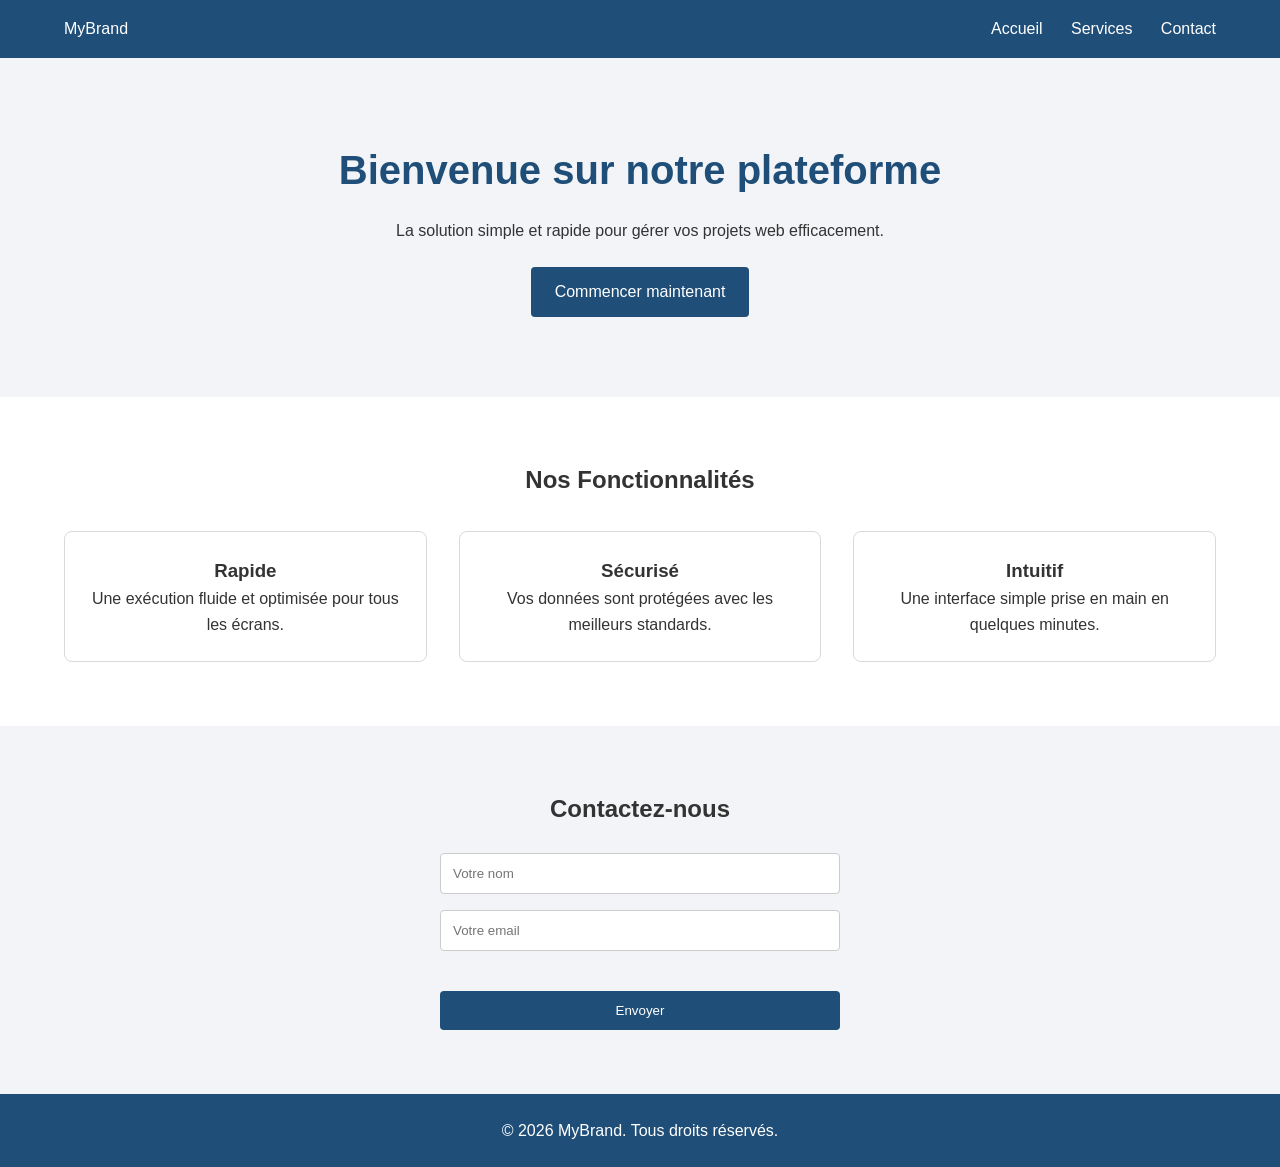
==== index.html @ 49e1e848 "docs: initial project setup with base html structure" ====
<!DOCTYPE html>
<html lang="fr">
<head>
  <meta charset="UTF-8">
  <meta name="viewport" content="width=device-width, initial-scale=1.0">
  <title>Landing Page Project</title>
  <style>
    * {
      margin: 0;
      padding: 0;
      box-sizing: border-box;
      font-family: 'Segoe UI', Tahoma, Geneva, Verdana, sans-serif;
    }

    body {
      color: #333;
      line-height: 1.6;
    }

    /* MA-02: Navbar */
    .navbar {
      display: flex;
      justify-content: space-between;
      align-items: center;
      padding: 1rem 5%;
      background-color: #1f4e78;
      color: #fff;
    }

    .navbar a {
      color: #fff;
      text-decoration: none;
      margin-left: 1.5rem;
    }

    /* MA-03: Hero Section */
    .hero {
      text-align: center;
      padding: 5rem 1rem;
      background-color: #f2f4f7;
    }

    .hero h1 {
      font-size: 2.5rem;
      margin-bottom: 1rem;
      color: #1f4e78;
    }

    .btn {
      display: inline-block;
      margin-top: 1.5rem;
      padding: 0.75rem 1.5rem;
      background-color: #1f4e78;
      color: #fff;
      text-decoration: none;
      border-radius: 4px;
      border: none;
      cursor: pointer;
    }

    /* MA-04: Features Section */
    .features {
      padding: 4rem 5%;
      text-align: center;
    }

    .cards-container {
      display: flex;
      justify-content: center;
      gap: 2rem;
      margin-top: 2rem;
      flex-wrap: wrap;
    }

    .card {
      flex: 1;
      min-width: 250px;
      padding: 1.5rem;
      border: 1px solid #d9d9d9;
      border-radius: 8px;
    }

    /* MA-06: Contact Form */
    .contact {
      padding: 4rem 5%;
      background-color: #f2f4f7;
      text-align: center;
    }

    .contact-form {
      max-width: 400px;
      margin: 1.5rem auto 0;
      display: flex;
      flex-direction: column;
      gap: 1rem;
    }

    .contact-form input {
      padding: 0.75rem;
      border: 1px solid #ccc;
      border-radius: 4px;
    }

    /* MA-07: Footer */
    footer {
      text-align: center;
      padding: 1.5rem;
      background-color: #1f4e78;
      color: #fff;
    }
  </style>
</head>
<body>

  <!-- MA-02: Header -->
  <header class="navbar">
    <div class="logo">MyBrand</div>
    <nav>
      <a href="#hero">Accueil</a>
      <a href="#features">Services</a>
      <a href="#contact">Contact</a>
    </nav>
  </header>

  <!-- MA-03: Hero Section -->
  <section id="hero" class="hero">
    <h1>Bienvenue sur notre plateforme</h1>
    <p>La solution simple et rapide pour gérer vos projets web efficacement.</p>
    <a href="#contact" class="btn">Commencer maintenant</a>
  </section>

  <!-- MA-04: Features Section -->
  <section id="features" class="features">
    <h2>Nos Fonctionnalités</h2>
    <div class="cards-container">
      <div class="card">
        <h3>Rapide</h3>
        <p>Une exécution fluide et optimisée pour tous les écrans.</p>
      </div>
      <div class="card">
        <h3>Sécurisé</h3>
        <p>Vos données sont protégées avec les meilleurs standards.</p>
      </div>
      <div class="card">
        <h3>Intuitif</h3>
        <p>Une interface simple prise en main en quelques minutes.</p>
      </div>
    </div>
  </section>

  <!-- MA-06: Contact Section -->
  <section id="contact" class="contact">
    <h2>Contactez-nous</h2>
    <form class="contact-form">
      <input type="text" placeholder="Votre nom" required>
      <input type="email" placeholder="Votre email" required>
      <button type="submit" class="btn">Envoyer</button>
    </form>
  </section>

  <!-- MA-07: Footer -->
  <footer>
    <p>&copy; 2026 MyBrand. Tous droits réservés.</p>
  </footer>

</body>
</html>
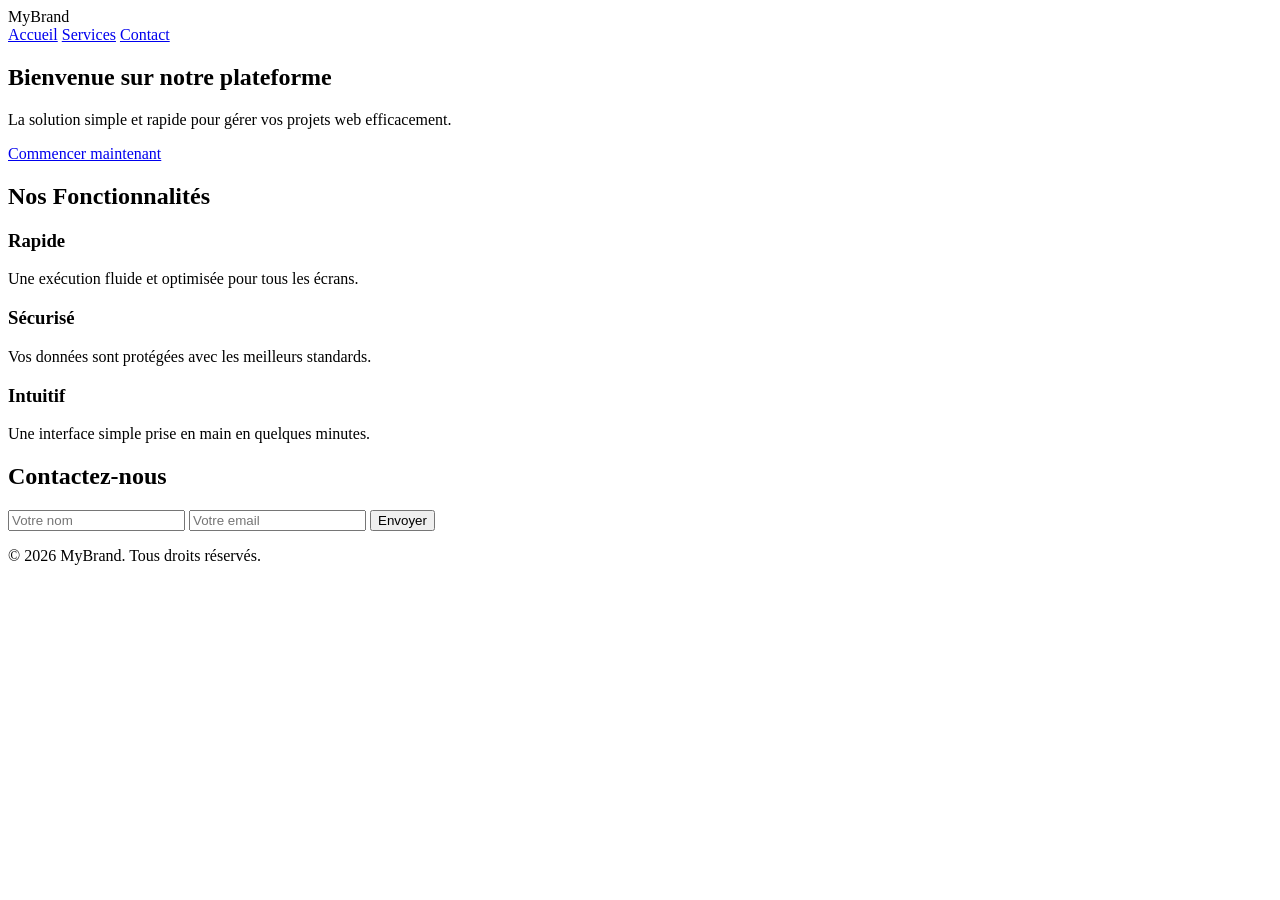
==== commit d0da462d: "apply brand styling and alignment for navbar" ====
--- a/index.html
+++ b/index.html
@@ -4,111 +4,7 @@
   <meta charset="UTF-8">
   <meta name="viewport" content="width=device-width, initial-scale=1.0">
   <title>Landing Page Project</title>
-  <style>
-    * {
-      margin: 0;
-      padding: 0;
-      box-sizing: border-box;
-      font-family: 'Segoe UI', Tahoma, Geneva, Verdana, sans-serif;
-    }
-
-    body {
-      color: #333;
-      line-height: 1.6;
-    }
-
-    /* MA-02: Navbar */
-    .navbar {
-      display: flex;
-      justify-content: space-between;
-      align-items: center;
-      padding: 1rem 5%;
-      background-color: #1f4e78;
-      color: #fff;
-    }
-
-    .navbar a {
-      color: #fff;
-      text-decoration: none;
-      margin-left: 1.5rem;
-    }
-
-    /* MA-03: Hero Section */
-    .hero {
-      text-align: center;
-      padding: 5rem 1rem;
-      background-color: #f2f4f7;
-    }
-
-    .hero h1 {
-      font-size: 2.5rem;
-      margin-bottom: 1rem;
-      color: #1f4e78;
-    }
-
-    .btn {
-      display: inline-block;
-      margin-top: 1.5rem;
-      padding: 0.75rem 1.5rem;
-      background-color: #1f4e78;
-      color: #fff;
-      text-decoration: none;
-      border-radius: 4px;
-      border: none;
-      cursor: pointer;
-    }
-
-    /* MA-04: Features Section */
-    .features {
-      padding: 4rem 5%;
-      text-align: center;
-    }
-
-    .cards-container {
-      display: flex;
-      justify-content: center;
-      gap: 2rem;
-      margin-top: 2rem;
-      flex-wrap: wrap;
-    }
-
-    .card {
-      flex: 1;
-      min-width: 250px;
-      padding: 1.5rem;
-      border: 1px solid #d9d9d9;
-      border-radius: 8px;
-    }
-
-    /* MA-06: Contact Form */
-    .contact {
-      padding: 4rem 5%;
-      background-color: #f2f4f7;
-      text-align: center;
-    }
-
-    .contact-form {
-      max-width: 400px;
-      margin: 1.5rem auto 0;
-      display: flex;
-      flex-direction: column;
-      gap: 1rem;
-    }
-
-    .contact-form input {
-      padding: 0.75rem;
-      border: 1px solid #ccc;
-      border-radius: 4px;
-    }
-
-    /* MA-07: Footer */
-    footer {
-      text-align: center;
-      padding: 1.5rem;
-      background-color: #1f4e78;
-      color: #fff;
-    }
-  </style>
+  
 </head>
 <body>
 
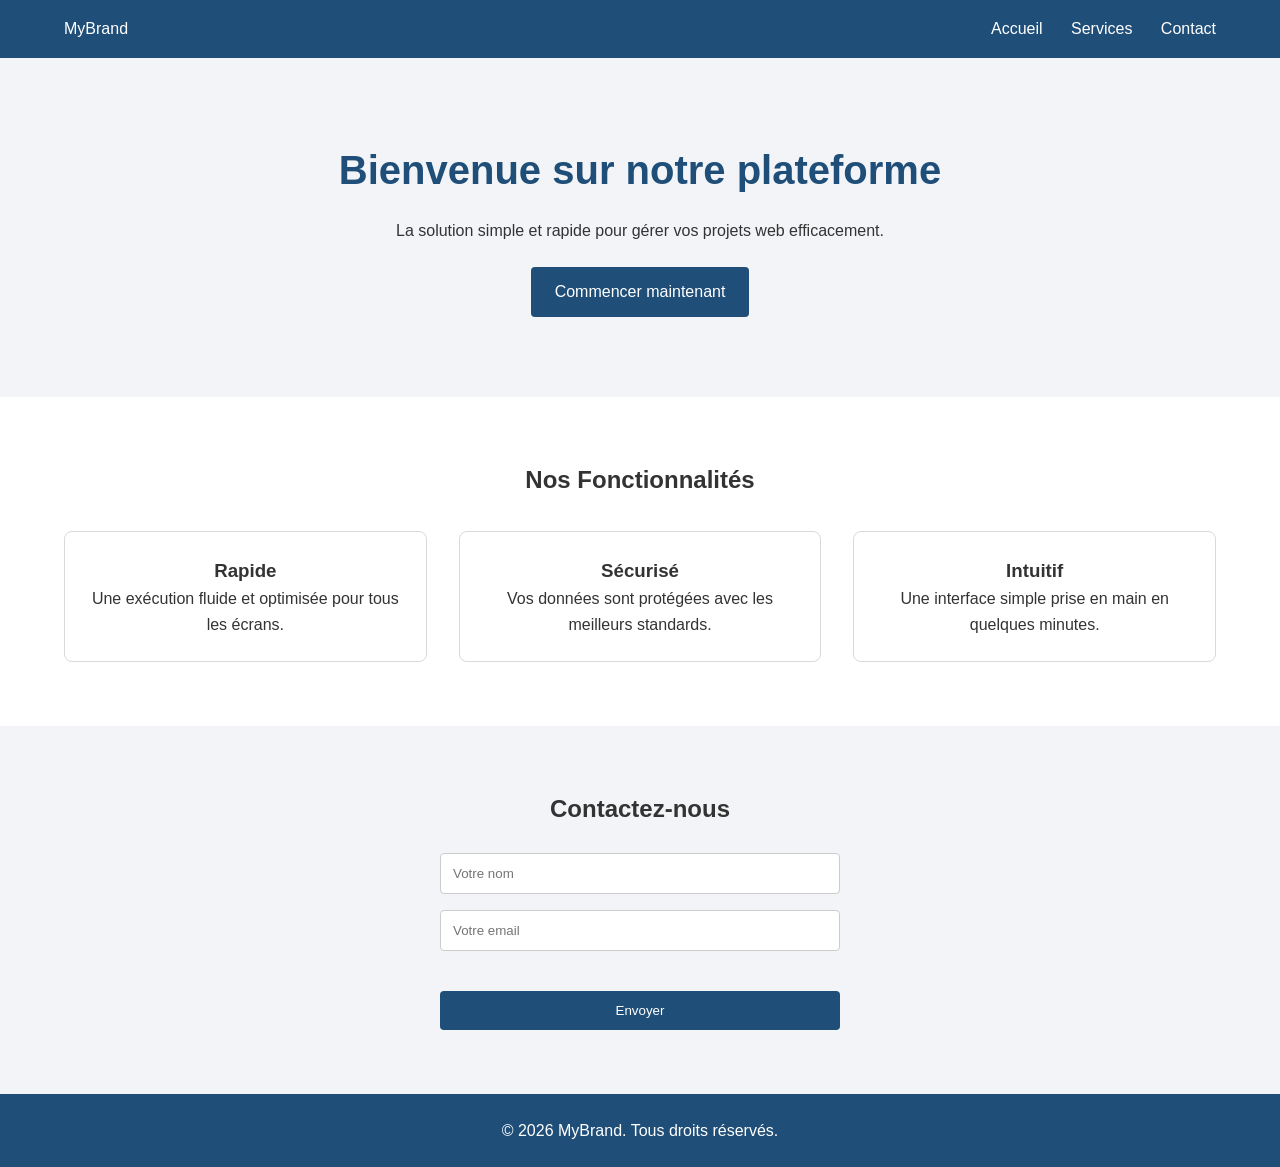
==== commit 788ee535: "apply brand styling and alignment for navbar" ====
--- a/index.html
+++ b/index.html
@@ -4,7 +4,7 @@
   <meta charset="UTF-8">
   <meta name="viewport" content="width=device-width, initial-scale=1.0">
   <title>Landing Page Project</title>
-  
+  <link rel="stylesheet" href="index.css">
 </head>
 <body>
 
--- a/index.css
+++ b/index.css
@@ -0,0 +1,103 @@
+*{
+      margin: 0;
+      padding: 0;
+      box-sizing: border-box;
+      font-family: 'Segoe UI', Tahoma, Geneva, Verdana, sans-serif;
+    }
+
+    body {
+      color: #333;
+      line-height: 1.6;
+    }
+
+    /* MA-02: Navbar */ 
+    .navbar {
+      display: flex;
+      justify-content: space-between;
+      align-items: center;
+      padding: 1rem 5%;
+      background-color: #1f4e78;
+      color: #fff;
+    }
+
+    .navbar a {
+      color: #fff;
+      text-decoration: none;
+      margin-left: 1.5rem;
+    }
+
+    /* MA-03: Hero Section */
+    .hero {
+      text-align: center;
+      padding: 5rem 1rem;
+      background-color: #f2f4f7;
+    }
+
+    .hero h1 {
+      font-size: 2.5rem;
+      margin-bottom: 1rem;
+      color: #1f4e78;
+    }
+
+    .btn {
+      display: inline-block;
+      margin-top: 1.5rem;
+      padding: 0.75rem 1.5rem;
+      background-color: #1f4e78;
+      color: #fff;
+      text-decoration: none;
+      border-radius: 4px;
+      border: none;
+      cursor: pointer;
+    }
+
+    /* MA-04: Features Section */
+    .features {
+      padding: 4rem 5%;
+      text-align: center;
+    }
+
+    .cards-container {
+      display: flex;
+      justify-content: center;
+      gap: 2rem;
+      margin-top: 2rem;
+      flex-wrap: wrap;
+    }
+
+    .card {
+      flex: 1;
+      min-width: 250px;
+      padding: 1.5rem;
+      border: 1px solid #d9d9d9;
+      border-radius: 8px;
+    }
+
+    /* MA-06: Contact Form */
+    .contact {
+      padding: 4rem 5%;
+      background-color: #f2f4f7;
+      text-align: center;
+    }
+
+    .contact-form {
+      max-width: 400px;
+      margin: 1.5rem auto 0;
+      display: flex;
+      flex-direction: column;
+      gap: 1rem;
+    }
+
+    .contact-form input {
+      padding: 0.75rem;
+      border: 1px solid #ccc;
+      border-radius: 4px;
+    }
+
+    /* MA-07: Footer */
+    footer {
+      text-align: center;
+      padding: 1.5rem;
+      background-color: #1f4e78;
+      color: #fff;
+    }
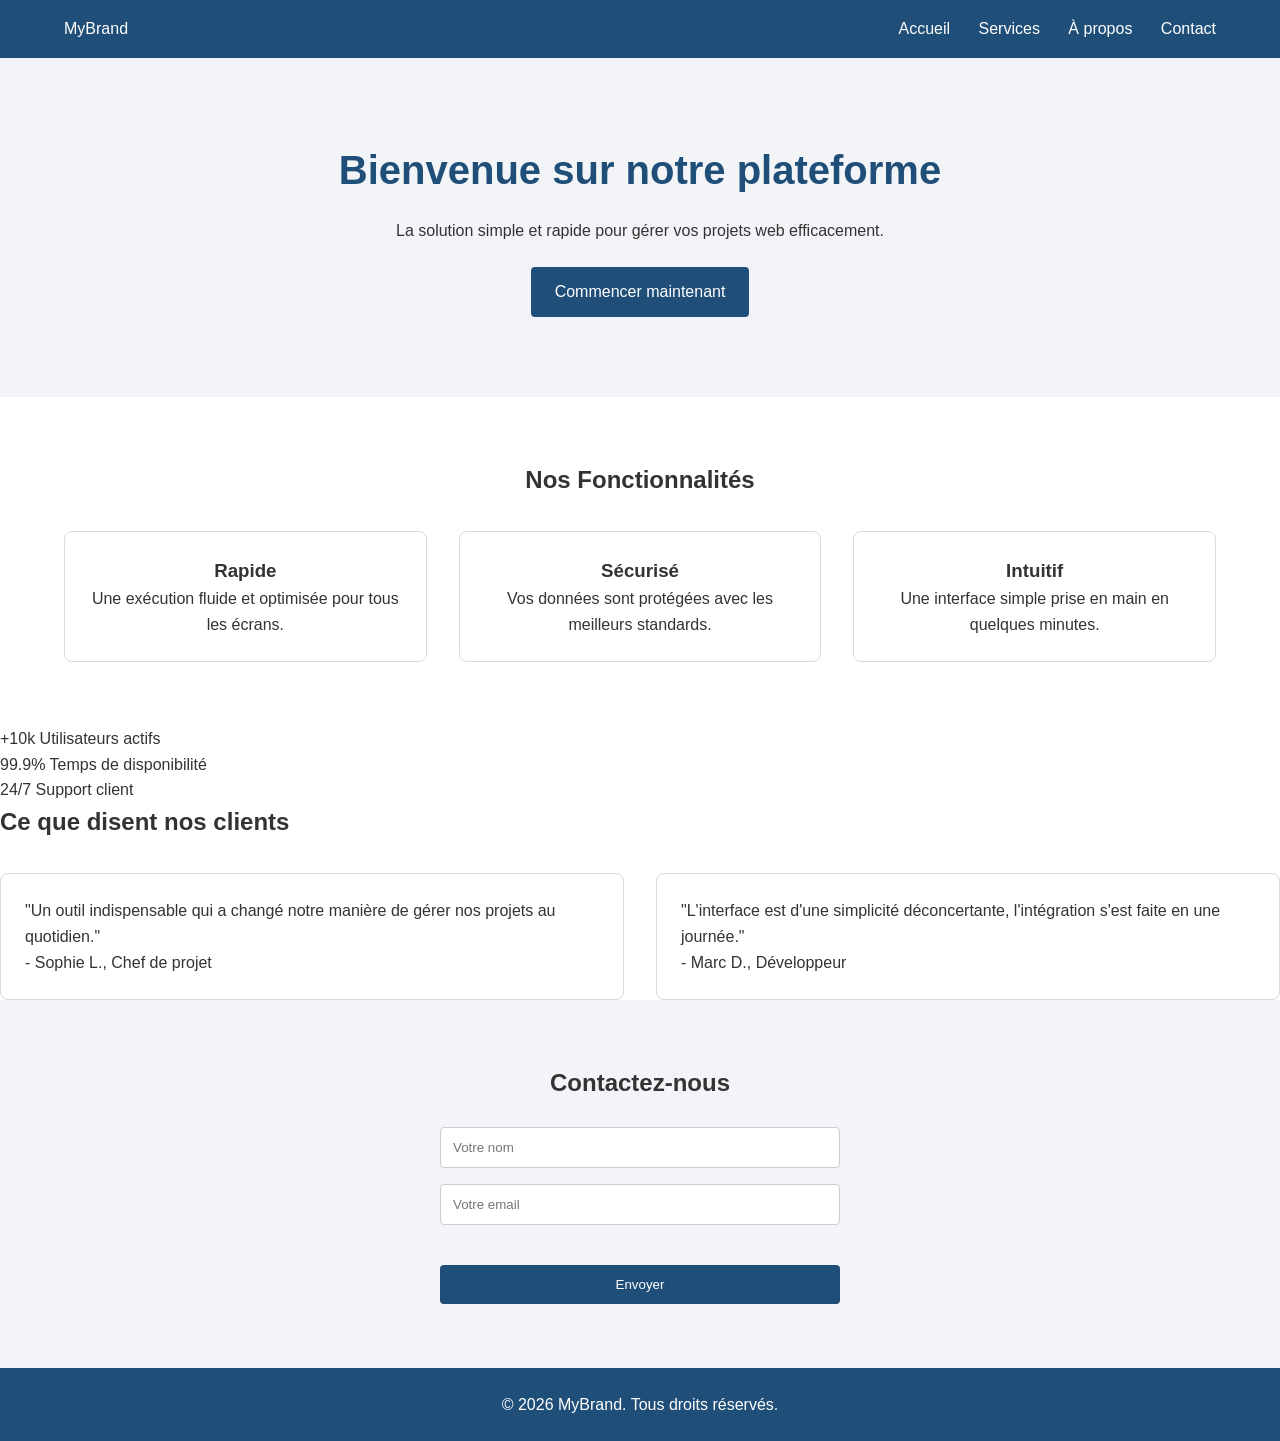
==== commit 68776137: "add stats and testimonials sections to index page" ====
--- a/index.html
+++ b/index.html
@@ -3,7 +3,7 @@
 <head>
   <meta charset="UTF-8">
   <meta name="viewport" content="width=device-width, initial-scale=1.0">
-  <title>Landing Page Project</title>
+  <title>Accueil - Landing Page Project</title>
   <link rel="stylesheet" href="index.css">
 </head>
 <body>
@@ -12,8 +12,9 @@
   <header class="navbar">
     <div class="logo">MyBrand</div>
     <nav>
-      <a href="#hero">Accueil</a>
-      <a href="#features">Services</a>
+      <a href="index.html" class="active">Accueil</a>
+      <a href="services.html">Services</a>
+      <a href="about.html">À propos</a>
       <a href="#contact">Contact</a>
     </nav>
   </header>
@@ -44,6 +45,39 @@
     </div>
   </section>
 
+  <!-- NOUVELLE SECTION 1: Statistiques / Chiffres clés -->
+  <section id="stats" class="stats">
+    <div class="stats-grid">
+      <div class="stat-item">
+        <span class="number">+10k</span>
+        <span class="label">Utilisateurs actifs</span>
+      </div>
+      <div class="stat-item">
+        <span class="number">99.9%</span>
+        <span class="label">Temps de disponibilité</span>
+      </div>
+      <div class="stat-item">
+        <span class="number">24/7</span>
+        <span class="label">Support client</span>
+      </div>
+    </div>
+  </section>
+
+  <!-- NOUVELLE SECTION 2: Témoignages clients -->
+  <section id="testimonials" class="testimonials">
+    <h2>Ce que disent nos clients</h2>
+    <div class="cards-container">
+      <div class="card testimonial-card">
+        <p>"Un outil indispensable qui a changé notre manière de gérer nos projets au quotidien."</p>
+        <span class="author">- Sophie L., Chef de projet</span>
+      </div>
+      <div class="card testimonial-card">
+        <p>"L'interface est d'une simplicité déconcertante, l'intégration s'est faite en une journée."</p>
+        <span class="author">- Marc D., Développeur</span>
+      </div>
+    </div>
+  </section>
+
   <!-- MA-06: Contact Section -->
   <section id="contact" class="contact">
     <h2>Contactez-nous</h2>
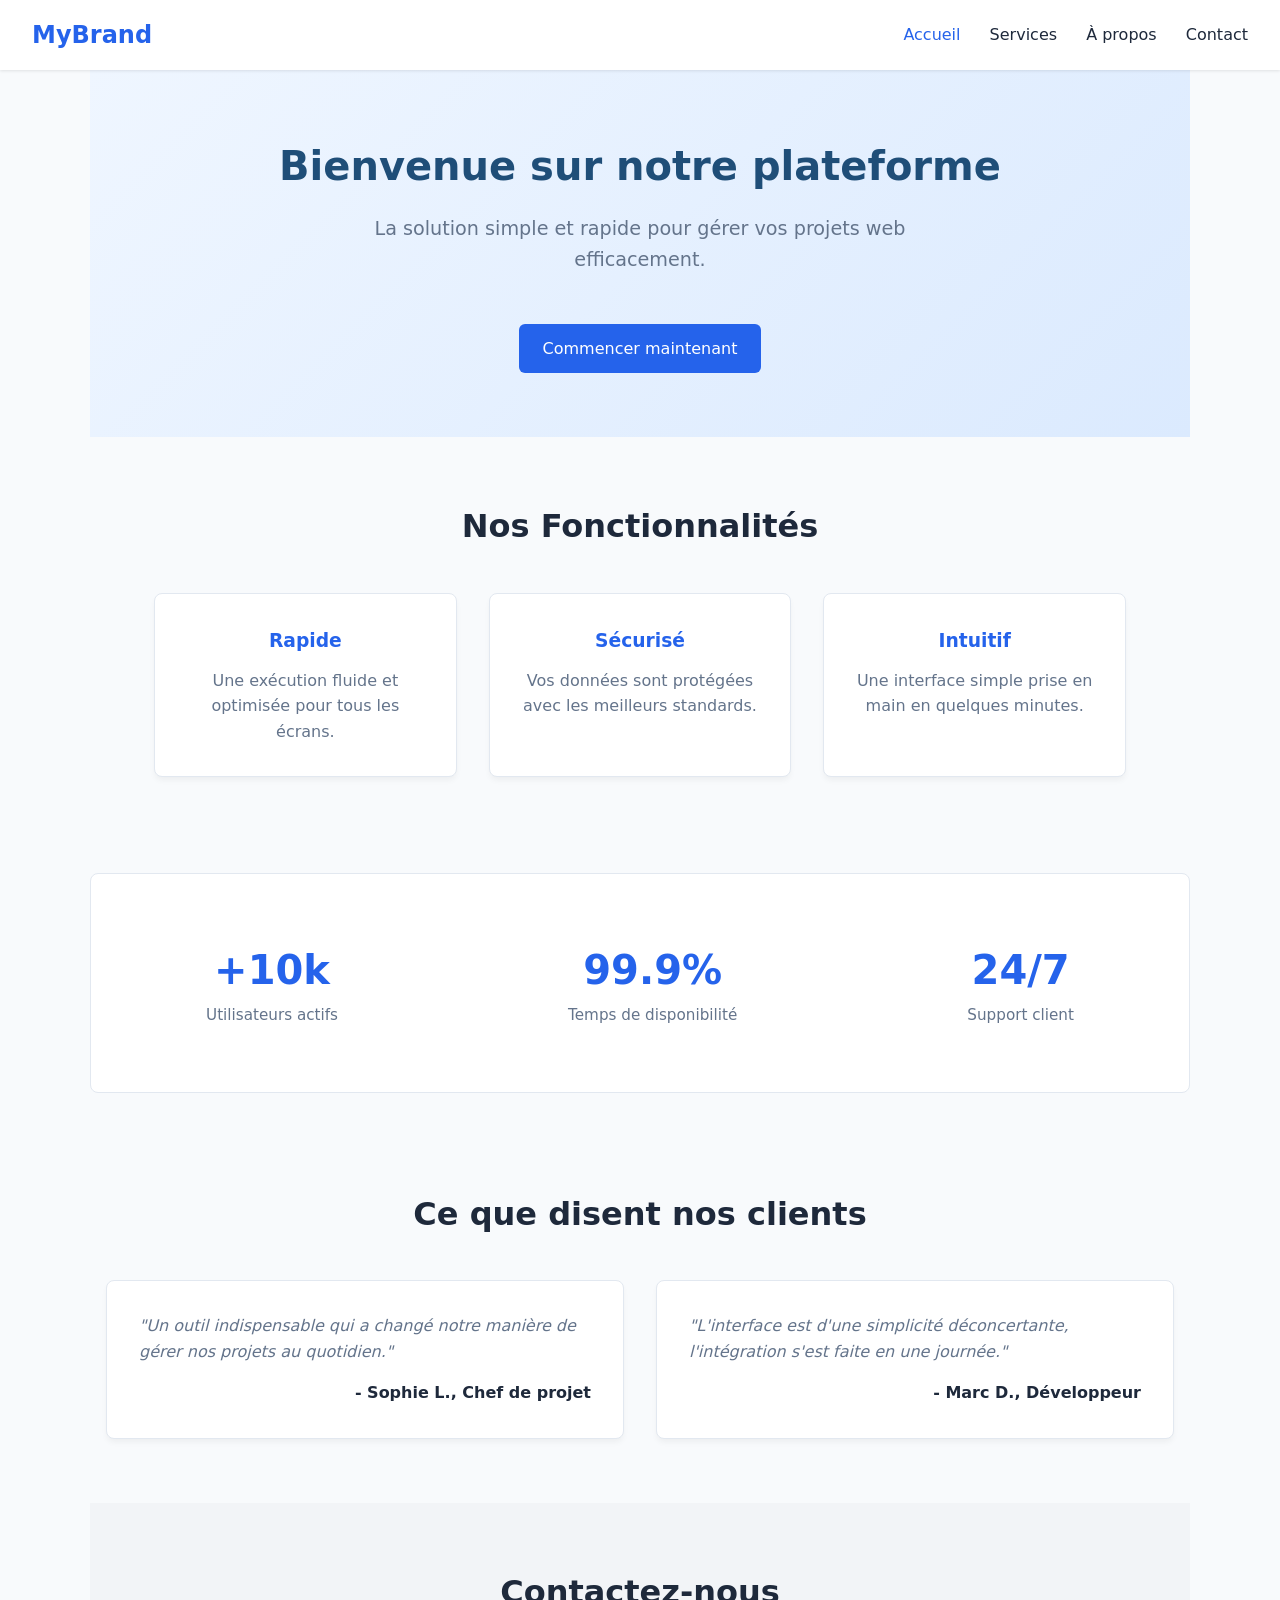
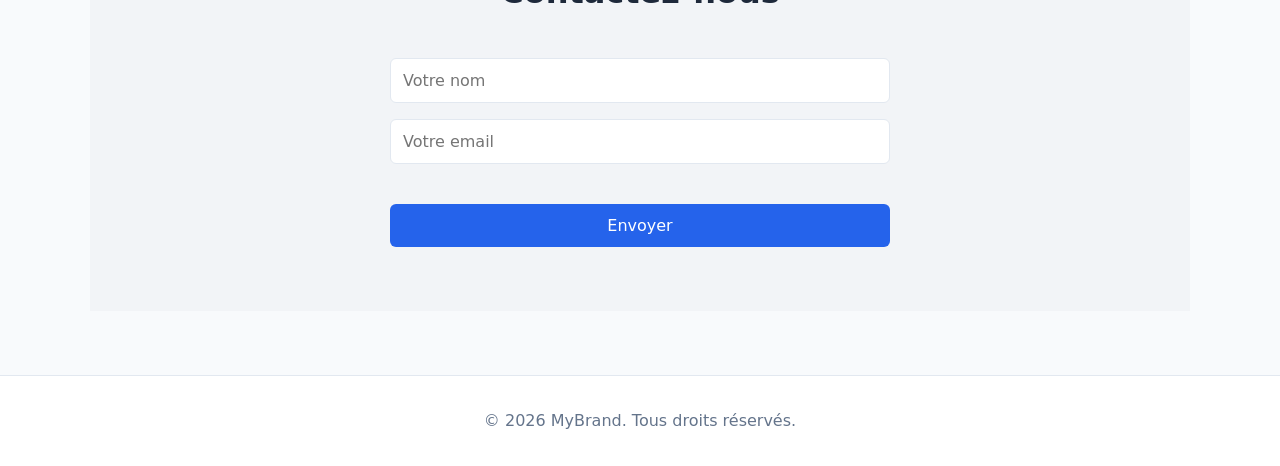
==== commit d4ac78fc: "update site navigation links across all pages" ====
--- a/index.html
+++ b/index.html
@@ -88,6 +88,8 @@
     </form>
   </section>
 
+  <div></div>
+
   <!-- MA-07: Footer -->
   <footer>
     <p>&copy; 2026 MyBrand. Tous droits réservés.</p>
--- a/index.css
+++ b/index.css
@@ -100,4 +100,212 @@
       padding: 1.5rem;
       background-color: #1f4e78;
       color: #fff;
-    }+    }
+
+    /* --- RESET ET VARIABLES BASE --- */
+:root {
+  --primary-color: #2563eb;
+  --primary-hover: #1d4ed8;
+  --bg-color: #f8fafc;
+  --card-bg: #ffffff;
+  --text-color: #1e293b;
+  --text-muted: #64748b;
+  --border-color: #e2e8f0;
+  --max-width: 1100px;
+}
+
+* {
+  box-sizing: border-box;
+  margin: 0;
+  padding: 0;
+  font-family: system-ui, -apple-system, BlinkMacSystemFont, 'Segoe UI', Roboto, Oxygen, Ubuntu, Cantarell, sans-serif;
+}
+
+body {
+  background-color: var(--bg-color);
+  color: var(--text-color);
+  line-height: 1.6;
+}
+
+/* --- HEADER / NAVBAR --- */
+.navbar {
+  display: flex;
+  justify-content: space-between;
+  align-items: center;
+  padding: 1rem 2rem;
+  background-color: #ffffff;
+  box-shadow: 0 1px 3px rgba(0,0,0,0.1);
+  position: sticky;
+  top: 0;
+  z-index: 100;
+}
+
+.logo {
+  font-size: 1.5rem;
+  font-weight: bold;
+  color: var(--primary-color);
+}
+
+.navbar nav a {
+  margin-left: 1.5rem;
+  text-decoration: none;
+  color: var(--text-color);
+  font-weight: 500;
+  transition: color 0.2s ease;
+}
+
+.navbar nav a:hover,
+.navbar nav a.active {
+  color: var(--primary-color);
+}
+
+/* --- HERO SECTION & HEADERS PAGE --- */
+.hero, .page-header {
+  text-align: center;
+  padding: 4rem 1rem;
+  background: linear-gradient(135deg, #eff6ff 0%, #dbeafe 100%);
+}
+
+.hero h1, .page-header h1 {
+  font-size: 2.5rem;
+  margin-bottom: 1rem;
+}
+
+.hero p, .page-header p {
+  font-size: 1.2rem;
+  color: var(--text-muted);
+  max-width: 600px;
+  margin: 0 auto 1.5rem auto;
+}
+
+/* --- BOUTONS --- */
+.btn {
+  display: inline-block;
+  background-color: var(--primary-color);
+  color: white;
+  padding: 0.75rem 1.5rem;
+  border-radius: 0.375rem;
+  text-decoration: none;
+  border: none;
+  font-size: 1rem;
+  cursor: pointer;
+  transition: background-color 0.2s ease;
+}
+
+.btn:hover {
+  background-color: var(--primary-hover);
+}
+
+/* --- SECTIONS ET CARTES --- */
+section {
+  padding: 4rem 1rem;
+  max-width: var(--max-width);
+  margin: 0 auto;
+}
+
+section h2 {
+  text-align: center;
+  font-size: 2rem;
+  margin-bottom: 2.5rem;
+}
+
+.cards-container {
+  display: grid;
+  grid-template-columns: repeat(auto-fit, minmax(280px, 1fr));
+  gap: 2rem;
+}
+
+.card {
+  background: var(--card-bg);
+  padding: 2rem;
+  border-radius: 0.5rem;
+  border: 1px solid var(--border-color);
+  box-shadow: 0 4px 6px -1px rgba(0, 0, 0, 0.05);
+}
+
+.card h3 {
+  margin-bottom: 0.75rem;
+  color: var(--primary-color);
+}
+
+.card p {
+  color: var(--text-muted);
+}
+
+/* --- NOUVELLE SECTION 1: STATISTIQUES --- */
+.stats {
+  background-color: #ffffff;
+  border-radius: 0.5rem;
+  margin-top: 2rem;
+  margin-bottom: 2rem;
+  border: 1px solid var(--border-color);
+}
+
+.stats-grid {
+  display: flex;
+  justify-content: space-around;
+  flex-wrap: wrap;
+  gap: 2rem;
+  text-align: center;
+}
+
+.stat-item .number {
+  display: block;
+  font-size: 2.5rem;
+  font-weight: bold;
+  color: var(--primary-color);
+}
+
+.stat-item .label {
+  color: var(--text-muted);
+  font-size: 0.95rem;
+}
+
+/* --- NOUVELLE SECTION 2: TÉMOIGNAGES --- */
+.testimonials .testimonial-card {
+  font-style: italic;
+  display: flex;
+  flex-direction: column;
+  justify-content: space-between;
+}
+
+.testimonials .author {
+  margin-top: 1rem;
+  font-style: normal;
+  font-weight: bold;
+  color: var(--text-color);
+  text-align: right;
+}
+
+/* --- CONTACT SECTION & FORMULAIRE --- */
+.contact-form {
+  max-width: 500px;
+  margin: 0 auto;
+  display: flex;
+  flex-direction: column;
+  gap: 1rem;
+}
+
+.contact-form input, 
+.contact-form textarea {
+  width: 100%;
+  padding: 0.75rem;
+  border: 1px solid var(--border-color);
+  border-radius: 0.375rem;
+  font-size: 1rem;
+}
+
+.contact-form textarea {
+  resize: vertical;
+  min-height: 120px;
+}
+
+/* --- FOOTER --- */
+footer {
+  text-align: center;
+  padding: 2rem 1rem;
+  background-color: #ffffff;
+  border-top: 1px solid var(--border-color);
+  color: var(--text-muted);
+  margin-top: 4rem;
+}
